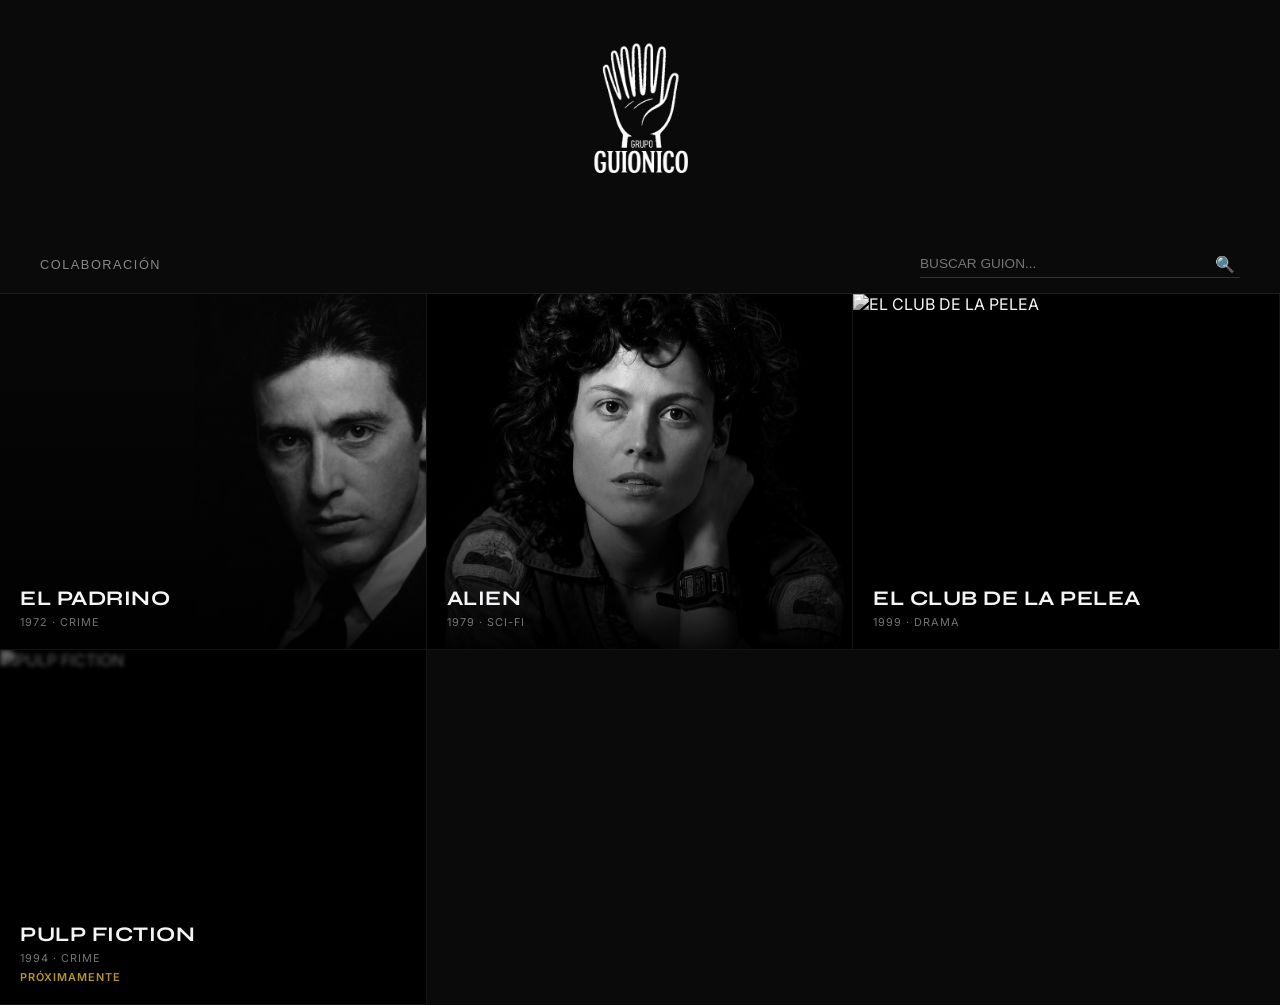
==== html/index.html @ e8eab187 "Reemplazo total de la web con version definitiva" ====
<!DOCTYPE html>
<html lang="es">

<head>
    <meta charset="UTF-8">
    <meta name="viewport" content="width=device-width, initial-scale=1.0">
    <title>Grupo Guionico — Plataforma de Inmersión</title>

    <!-- 1. Fuentes de Google -->
    <link
        href="https://fonts.googleapis.com/css2?family=Courier+Prime:wght@400;700&family=Syne:wght@700;800&family=Inter:wght@300;400;500;600&display=swap"
        rel="stylesheet">

    <!-- 2. FAVICONS E ICONOS (Corregidos) -->
    <!-- Icono principal para la pestaña (64x64 con fondo sólido) -->
    <link rel="icon" type="image/png" sizes="64x64" href="../assets/icons/favicon9.png">

    <!-- Icono para dispositivos Apple (iOS) -->
    <link rel="apple-touch-icon" href="../assets/icons/apple-touch-icon.png">

    <!-- Configuración para PWA (Android/Escritorio) -->
    <link rel="manifest" href="../manifest.json">
    <meta name="theme-color" content="#0a0a0a">

    <!-- 3. Estilos CSS -->
    <link rel="stylesheet" href="../css/main.css">
    <link rel="stylesheet" href="../css/animations.css">
</head>
<body>

    <header>
        <div class="brand-container">
            <!-- Placeholder para el Logo -->
            <div onclick="navigateTo('catalog')" class="brand-random-logo" title="Ir al Inicio">
                <img src="../assets/img/logo.png" alt="Grupo Guionico">
            </div>
        </div>

        <div class="nav-container">
            <div class="nav-links">
                <button id="nav-collab" class="nav-btn" onclick="navigateTo('collab')">Colaboración</button>
            </div>

            <div class="search-block" id="top-search-wrapper">
                <input type="text" id="movie-search-input" class="search-input" placeholder="BUSCAR GUION..."
                    oninput="filterMovies()">
                <span class="search-icon">🔍</span>
            </div>
        </div>
    </header>

    <main>
        <!-- VISTA CATÁLOGO -->
        <section id="catalog-view" class="view-section active">
            <div id="search-empty-state" class="no-results-message">No se encontraron guiones en el catálogo</div>
            <div class="catalog-grid" id="main-catalog-grid">
                <!-- Se llena dinámicamente con JS -->
            </div>
        </section>

    <!-- VISTA VISOR -->
    <section id="viewer-view" class="view-section">
        <div class="viewer-container">
            <div class="viewer-subheader">
                <a class="back-link" onclick="navigateTo('catalog')">← Volver al catálogo</a>
                <h2 id="movie-title-display">PELÍCULA</h2>
            </div>
    
            <div class="sequence-nav" id="sequence-navbar"></div>
    
            <div class="workspace-layout">
                <div class="main-workspace-content">
                    <!-- Contenedor del Video (Fade Effect aplicado aquí) -->
                    <div class="archive-frame-wrapper is-fading" id="video-frame-container"></div>
    
                    <h2 class="analysis-title" id="analysis-heading">Análisis de la Secuencia</h2>
                    <div class="analysis-text" id="analysis-paragraph-container"></div>
                </div>
    
                <div class="sidebar-panel">
                    <!-- MEGAPACK -->
                    <div class="hotmart-card">
                        <h3>MEGAPACK</h3>
                        <p class="pack-subtitle">21 documentos incluidos:</p>
                        <ul class="pack-list">
                            <li>Guion completo de especificaciones traducido al español</li>
                            <li>Guion original en inglés</li>
                            <li>8 secuencias en formato PDF</li>
                            <li>8 secuencias en formato FDX</li>
                            <li>Guion técnico en inglés</li>
                            <li>Guion de transcripción completo</li>
                        </ul>
                        <a href="https://go.hotmart.com/P106011006U" target="_blank" class="hotmart-btn-anchor">
                            Adquirir Pack ($14.50)
                        </a>
                    </div>
    
                    <!-- FICHA TÉCNICA -->
                    <div class="meta-table-card">
                        <h4>Ficha Técnica</h4>
                        <div class="meta-row">
                            <div class="meta-label">Director</div>
                            <div class="meta-value" id="meta-director">-</div>
                        </div>
                        <div class="meta-row">
                            <div class="meta-label">Guion</div>
                            <div class="meta-value" id="meta-guion">-</div>
                        </div>
                        <div class="meta-row">
                            <div class="meta-label">Fotografía</div>
                            <div class="meta-value" id="meta-foto">-</div>
                        </div>
                        <div class="meta-row">
                            <div class="meta-label">Música</div>
                            <div class="meta-value" id="meta-musica">-</div>
                        </div>
                        <div class="meta-row">
                            <div class="meta-label">Duración</div>
                            <div class="meta-value" id="meta-duracion">-</div>
                        </div>
                        <div class="meta-row">
                            <div class="meta-label">Secuencia</div>
                            <div class="meta-value" id="meta-sec-index">-</div>
                        </div>
    
                        <!-- PAGINACIÓN (solo UNA vez aquí) -->
                        <div class="pagination-footer">
                            <button class="pag-btn" id="btn-prev-seq" onclick="triggerPrevSeq()">&lt; Anterior</button>
                            <div class="pag-info" id="footer-counter-text">Secuencia <span>01</span> de 08</div>
                            <button class="pag-btn" id="btn-next-seq" onclick="triggerNextSeq()">Siguiente &gt;</button>
                        </div>
                    </div>
                </div>
            </div>
        </div>
    </section>
        <!-- VISTA COLABORACIÓN -->
        <section id="collab-view" class="view-section">
            <div class="collab-wrapper">
                    <h2>¿Quiénes Somos?</h2>
                    <div class="collab-text">
                        <p>Somos <strong>Grupo Guionico</strong>. 
                      Un proyecto educativo independiente dedicado a incentivar la lectura inmersiva de guiones cinematográficos en los nuevos guionistas. <br> Nuestra misión es transformar la manera
                        en que los nuevos escritores estudian cine, mediante una lectura técnico que compara el borrador original de producción  con la escena finalmente filmada.<br>  
                        <br>
                         <strong>¿CÓMO LO HACEMOS? </strong> <br>
                        Más allá de la teoría, creamos herramientas de entrenamiento inmersivo. Presentamos guiones fundamentales rigurosamente
                        traducidos al español y bajo los estándares de formato de la industria. A través de nuestras lecturas en formato roll
                        —acompañadas de diseño sonoro y foley—, el estudiante puede diseccionar cada beat de la historia; ese instante preciso
                        donde la acción cambia, la emoción emerge o el conflicto se intensifica.<br>
                        <br>
                         Al contrastar paso a paso la intención escrita
                        con el resultado visual, el guionista puede internalizar el ritmo, la cadencia y la estructura dramática.
                        <br><br>
                        <strong> EL OIDO</strong> :<br>
                        Creemos que el ritmo es el latido de un guion. Al enfocarnos en la ejecución de los beats y la brecha entre el papel y
                        la pantalla, nuestras lecturas (en su mayoría interpretadas en voz humana) buscan ser el recurso definitivo para quienes
                        desean dominar el lenguaje cinematográfico con la precisión que exige la industria..</p>
                    </div>
                </div>
                
                    <div style="text-align: center; margin-top: 30px;">
                        <div class="support-btn" onclick="alert('Próximamente')">LECTURA INMERSIVA</div>
                    </div>
                </div>
            </div>
        </section>
    </main>

    <script src="../js/app.js"></script>
    <script>
        // Solo registrar en producción o localhost seguro
        if ('serviceWorker' in navigator && (location.hostname === 'localhost' || location.protocol === 'https:')) {
            window.addEventListener('load', () => {
                navigator.serviceWorker.register('/sw.js', { scope: '/' })
                    .then(reg => console.log('✅ SW listo:', reg.scope))
                    .catch(err => console.warn('⚠️ SW no registrado:', err));
            });
        }
    </script>
</body>

</html>
---- css/main.css ----
/* ==========================================================================
   VARIABLES GLOBALES - COLORES Y FUENTES
   ========================================================================== */
:root {
    --bg-dark: #0a0a0a;              /* Fondo principal negro */
    --bg-card: #111111;              /* Fondo de tarjetas */
    --text-light: #f5f5f7;           /* Texto principal blanco */
    --text-muted: #888888;           /* Texto secundario gris */
    --accent-gold: #d4af37;          /* Dorado principal */
    --gold-bg: #e5c158;              /* Dorado más claro para fondos */
    --border-color: rgba(255, 255, 255, 0.08);  /* Bordes sutiles */
}

/* ==========================================================================
   RESET Y ESTILOS BASE
   ========================================================================== */
* { 
    margin: 0; 
    padding: 0; 
    box-sizing: border-box; 
}

body { 
    background-color: var(--bg-dark); 
    color: var(--text-light); 
    font-family: 'Inter', sans-serif; 
    overflow-x: hidden; 
    -webkit-font-smoothing: antialiased;  /* Suavizado de fuentes en Mac */
}

/* ==========================================================================
   HEADER - LOGO Y NAVEGACIÓN
   ========================================================================== */
header { 
    padding: 30px 40px 15px 40px; 
    display: flex; 
    flex-direction: column; 
    align-items: center; 
    gap: 20px; 
    border-bottom: 1px solid var(--border-color); 
    background-color: var(--bg-dark); 
}

.brand-container { 
    display: flex; 
    justify-content: center; 
    align-items: center; 
    min-height: 60px; 
}

.brand-random-logo { 
    width: 200px; 
    height: 200px; 
    transition: all 0.4s cubic-bezier(0.175, 0.885, 0.32, 1.275);  /* Animación suave con rebote */
    cursor: pointer; 
    overflow: hidden; 
}

.brand-random-logo:hover { 
    transform: scale(1.1);  /* Zoom suave al pasar el mouse */
}

.brand-random-logo img { 
    width: 100%; 
    height: 100%; 
    object-fit: contain;  /* Mantiene proporción del logo */
}

/* ==========================================================================
   BARRA DE NAVEGACIÓN Y BÚSQUEDA
   ========================================================================== */
.nav-container { 
    width: 100%; 
    max-width: 1400px; 
    display: flex; 
    justify-content: space-between; 
    align-items: center; 
    gap: 20px; 
    flex-wrap: wrap; 
}

.nav-links { 
    display: flex; 
    gap: 25px; 
}

.nav-btn { 
    background: none; 
    border: none; 
    color: var(--text-muted); 
    font-size: 0.8rem; 
    text-transform: uppercase; 
    letter-spacing: 1.5px; 
    font-weight: 500; 
    cursor: pointer; 
    transition: color 0.3s; 
    padding: 5px 0; 
}

.nav-btn:hover, 
.nav-btn.active { 
    color: var(--text-light);  /* Se ilumina al pasar o estar activo */
}

/* ==========================================================================
   CAMPO DE BÚSQUEDA
   ========================================================================== */
.search-block { 
    flex: 1; 
    max-width: 320px; 
    position: relative; 
}

.search-input { 
    width: 100%; 
    background: transparent; 
    border: none; 
    border-bottom: 1px solid #333; 
    padding: 6px 35px 6px 0; 
    color: var(--text-light); 
    font-size: 0.85rem; 
    transition: border-color 0.3s; 
}

.search-input:focus { 
    outline: none; 
    border-color: var(--accent-gold);  /* Borde dorado al escribir */
}

.search-icon { 
    position: absolute; 
    right: 5px; 
    top: 50%; 
    transform: translateY(-50%); 
    color: var(--text-muted); 
    pointer-events: none;  /* El icono no interfiere con el clic */
}

/* ==========================================================================
   SECCIONES/VISTAS - CONTROL DE VISIBILIDAD
   ========================================================================== */
.view-section { 
    display: none;  /* Oculto por defecto */
}

.view-section.active { 
    display: block;  /* Visible cuando tiene clase 'active' */
    animation: fadeIn 0.5s ease;  /* Animación de entrada suave */
}

.no-results-message { 
    display: none; 
    text-align: center; 
    padding: 80px 20px; 
    color: var(--text-muted); 
    text-transform: uppercase; 
}

/* ==========================================================================
   GRID DE CATÁLOGO - 3 COLUMNAS EXACTAS SIN GAP
   ========================================================================== */
.catalog-grid { 
    display: grid; 
    grid-template-columns: repeat(3, 1fr);  /* SIEMPRE 3 COLUMNAS IGUALES */
    width: 100%;
    gap: 0;  /* SIN ESPACIO ENTRE TARJETAS */
}

/* Responsive: 2 columnas en tablets */
@media (max-width: 1024px) { 
    .catalog-grid { grid-template-columns: repeat(2, 1fr); } 
}

/* Responsive: 1 columna en móviles */
@media (max-width: 650px) { 
    .catalog-grid { grid-template-columns: 1fr; } 
}

/* ==========================================================================
   TARJETAS DE PELÍCULAS
   ========================================================================== */
.movie-card { 
    position: relative; 
    aspect-ratio: 1.2/1;  /* Proporción casi cuadrada (alto 20% mayor que ancho) */
    overflow: hidden; 
    cursor: pointer; 
    border-right: 1px solid var(--border-color);  /* Línea divisoria vertical */
    border-bottom: 1px solid var(--border-color);  /* Línea divisoria horizontal */
    background: #000; 
}

/* ==========================================================================
   IMÁGENES DE PÓSTER - CON ENCUIDRE AL 30%
   ========================================================================== */
.movie-card img { 
    width: 100%; 
    height: 100%; 
    object-fit: cover;  /* Cubre todo el espacio sin deformar */
    object-position: center 30%;  /* ENFOCA DESDE 30% ARRIBA (deja ver 25% abajo) */
    filter: grayscale(100%);  /* Blanco y negro por defecto */
    transition: 0.6s cubic-bezier(0.16, 1, 0.3, 1);  /* Transición suave */
}

/* Efecto hover: color y zoom */
.movie-card:hover img { 
    filter: grayscale(0%);  /* Vuelve a color */
    transform: scale(1.05);  /* Zoom del 5% */
}

/* ==========================================================================
   TARJETAS DESHABILITADAS (EN PRODUCCIÓN)
   ========================================================================== */
.movie-card.disabled { 
    cursor: not-allowed;  /* Cursor de prohibido */
}

.movie-card.disabled img { 
    opacity: 0.4;  /* 40% de transparencia */
    filter: grayscale(100%) blur(2px);  /* Blanco y negro + desenfoque */
    transform: none !important;  /* Sin zoom al pasar el mouse */
}

.movie-card.disabled:hover img {
    filter: grayscale(100%) blur(2px);  /* Mantiene el blur en hover */
}

/* ==========================================================================
   INFORMACIÓN DE LA TARJETA (TÍTULO, AÑO, ETC)
   ========================================================================== */
.card-info { 
    position: absolute; 
    inset: 0;  /* Ocupa toda la tarjeta */
    background: linear-gradient(
        to top, 
        rgba(0, 0, 0, 0.95) 0%,   /* Negro total abajo */
        rgba(0, 0, 0, 0.6) 25%,   /* Negro semi-transparente al 25% */
        transparent 80%           /* Totalmente transparente arriba */
    ); 
    display: flex; 
    flex-direction: column; 
    justify-content: flex-end;  /* Texto abajo */
    align-items: flex-start;    /* Alineado a la izquierda */
    padding: 20px; 
}

.card-info h2 { 
    font-family: 'Syne', sans-serif; 
    font-size: 1.3rem; 
    text-transform: uppercase; 
    margin-bottom: 3px;
    line-height: 1.2;
    letter-spacing: 0.5px;
}

.card-info p { 
    font-size: 0.68rem; 
    color: var(--text-muted); 
    letter-spacing: 1px; 
    text-transform: uppercase;
    opacity: 0.85;
}

/* Badge dorado para "PRÓXIMAMENTE" */
.status-badge { 
    color: var(--accent-gold) !important; 
    font-weight: 600; 
    margin-top: 5px;
    font-size: 0.62rem;
    letter-spacing: 1px;
}

/* ==========================================================================
   VISOR DE PELÍCULAS - LAYOUT PRINCIPAL
   ========================================================================== */
.viewer-container { 
    max-width: 1400px; 
    margin: 0 auto; 
    padding: 40px 20px; 
}

.viewer-subheader { 
    display: flex; 
    justify-content: space-between; 
    align-items: center; 
    margin-bottom: 25px; 
}

.back-link { 
    color: var(--text-muted); 
    text-decoration: none; 
    text-transform: uppercase; 
    cursor: pointer; 
    font-size: 0.8rem;
    transition: color 0.3s;
}

.back-link:hover { 
    color: var(--text-light); 
}

/* ==========================================================================
   NAVEGACIÓN DE SECUENCIAS (BOTONES 1-8)
   ========================================================================== */
.sequence-nav { 
    display: flex; 
    gap: 6px; 
    margin-bottom: 30px; 
    overflow-x: auto;  /* Scroll horizontal si no caben */
    padding-bottom: 10px; 
}

.seq-btn { 
    background: transparent; 
    border: 1px solid #222; 
    color: var(--text-muted); 
    padding: 12px 22px; 
    font-size: 0.8rem; 
    text-transform: uppercase; 
    cursor: pointer; 
    transition: all 0.25s; 
    white-space: nowrap;  /* Sin saltos de línea */
}

.seq-btn:hover { 
    color: white; 
    border-color: #555; 
}

.seq-btn.active { 
    background: white; 
    color: black; 
    border-color: white;  /* Botón activo en blanco */
}

/* ==========================================================================
   LAYOUT DE TRABAJO - VIDEO + SIDEBAR
   ========================================================================== */
.workspace-layout { 
    display: grid; 
    grid-template-columns: 2fr 1fr;  /* Video ocupa 2/3, sidebar 1/3 */
    gap: 40px; 
}

/* Responsive: una columna en tablets/móviles */
@media (max-width: 1024px) { 
    .workspace-layout { grid-template-columns: 1fr; } 
}

/* ==========================================================================
   REPRODUCTOR DE VIDEO (ARCHIVE.ORG)
   ========================================================================== */
.archive-frame-wrapper { 
    position: relative; 
    width: 100%; 
    aspect-ratio: 16/9;  /* Proporción cinematográfica */
    background: #000; 
    border: 1px solid var(--border-color); 
    margin-bottom: 35px; 
}

.archive-frame-wrapper iframe { 
    position: absolute; 
    top: 0; 
    left: 0; 
    width: 100%; 
    height: 100%; 
    border: none; 
}

/* ==========================================================================
   ANÁLISIS DE SECUENCIA - TEXTO EN DOS COLUMNAS
   ========================================================================== */
.analysis-title { 
    font-family: 'Syne', sans-serif; 
    font-size: 1.5rem; 
    margin-bottom: 20px; 
    text-transform: uppercase; 
    border-bottom: 1px solid var(--border-color); 
    padding-bottom: 10px; 
    color: var(--accent-gold); 
}

.analysis-text { 
    display: grid; 
    grid-template-columns: 1fr 1fr;  /* Dos columnas de texto */
    gap: 30px; 
    font-size: 0.95rem; 
    line-height: 1.6; 
    color: #ccc; 
}

/* Responsive: una columna en móviles */
@media (max-width: 768px) { 
    .analysis-text { grid-template-columns: 1fr; } 
}

/* ==========================================================================
   SIDEBAR - BOTÓN HOTMART Y FICHA TÉCNICA
   ========================================================================== */
.sidebar-panel { 
    display: flex; 
    flex-direction: column; 
    gap: 25px; 
}

/* Tarjeta dorada de Hotmart */
.hotmart-card { 
    background-color: var(--gold-bg); 
    color: #0a0a0a; 
    padding: 35px 25px; 
    text-align: center; 
    border-radius: 4px; 
}

.hotmart-card h3 { 
    font-family: 'Syne', sans-serif; 
    font-size: 1.5rem; 
    text-transform: uppercase; 
    margin-bottom: 10px; 
    font-weight: 800;
}

.hotmart-btn-anchor { 
    display: block; 
    background: #0a0a0a; 
    color: white; 
    text-decoration: none; 
    padding: 15px; 
    font-weight: 800; 
    text-transform: uppercase; 
    transition: 0.3s;
    margin-top: 15px;
}

.hotmart-btn-anchor:hover { 
    background: #333;  /* Gris oscuro al pasar el mouse */
}

/* ==========================================================================
   FICHA TÉCNICA - TABLA DE METADATOS
   ========================================================================== */
.meta-table-card { 
    background: var(--bg-card); 
    border: 1px solid var(--border-color); 
    padding: 25px; 
    border-radius: 4px; 
}

.meta-table-card h4 { 
    font-size: 0.8rem; 
    color: var(--text-muted); 
    margin-bottom: 20px; 
    text-transform: uppercase; 
    letter-spacing: 1px;
}

.meta-row { 
    display: flex; 
    justify-content: space-between; 
    padding: 12px 0; 
    font-size: 0.85rem; 
    border-bottom: 1px solid rgba(255, 255, 255, 0.04); 
}

.meta-label { 
    color: var(--text-muted); 
}

.meta-value { 
    font-weight: 600; 
    text-align: right; 
}

/* ==========================================================================
   PAGINACIÓN - BOTONES ANTERIOR/SIGUIENTE
   ========================================================================== */
.pagination-footer { 
    margin-top: 40px; 
    padding-top: 20px; 
    border-top: 1px solid var(--border-color); 
    display: flex; 
    justify-content: space-between; 
    align-items: center; 
}

.pag-btn { 
    background: transparent; 
    border: 1px solid #333; 
    color: white; 
    padding: 10px 20px; 
    text-transform: uppercase; 
    cursor: pointer; 
    font-size: 0.8rem;
    transition: 0.3s;
}

.pag-btn:hover:not(:disabled) { 
    background: #222; 
}

.pag-btn:disabled { 
    opacity: 0.3; 
    cursor: not-allowed; 
}

.pag-info { 
    color: var(--text-muted); 
    letter-spacing: 1px; 
}

.pag-info span { 
    color: var(--accent-gold);  /* Números en dorado */
}

/* ==========================================================================
   PÁGINA DE COLABORACIÓN
   ========================================================================== */
.collab-wrapper { 
    max-width: 760px; 
    margin: 0 auto; 
    padding: 60px 25px; 
}

.collab-block { 
    margin-bottom: 45px; 
}

.collab-wrapper h2 { 
    font-family: 'Syne', sans-serif; 
    color: var(--accent-gold); 
    margin-bottom: 15px; 
    text-transform: uppercase; 
    border-bottom: 1px solid #333; 
    padding-bottom: 10px; 
}

.collab-text p { 
    margin-bottom: 20px; 
    line-height: 1.7; 
    color: #ccc; 
}

.support-btn { 
    display: inline-block; 
    background: var(--accent-gold); 
    color: black; 
    padding: 15px 30px; 
    font-weight: bold; 
    text-transform: uppercase; 
    cursor: pointer; 
    margin-top: 15px;
    transition: 0.3s;
}

.support-btn:hover { 
    background: white;  /* Blanco al pasar el mouse */
}

/* ==========================================================================
   ANIMACIONES
   ========================================================================== */
@keyframes fadeIn { 
    from { 
        opacity: 0; 
        transform: translateY(10px); 
    } 
    to { 
        opacity: 1; 
        transform: translateY(0); 
    } 
    } 
/* ==========================================================================
   MEGAPACK - LISTA DE DOCUMENTOS (VERSIÓN FINAL)
   ========================================================================== */

.hotmart-card .pack-subtitle {
    font-size: 0.9rem;
    font-weight: 600;
    margin: 10px 0 15px 0;
    text-transform: uppercase;
    letter-spacing: 0.5px;
    text-align: center;
}

.hotmart-card .pack-list,
ul.pack-list {
    list-style: none !important;
    list-style-type: none !important;
    list-style-image: none !important;
    padding: 0 !important;
    margin: 0 0 20px 0 !important;
}

.hotmart-card .pack-list li,
ul.pack-list li {
    list-style: none !important;
    list-style-type: none !important;
    position: relative;
    padding: 4px 0 4px 24px;
    margin: 0 0 8px 0;
    font-size: 0.85rem;
    line-height: 1.5;
    color: #0a0a0a;
    text-align: left;
    display: block;
}

/* Viñeta personalizada */
.hotmart-card .pack-list li::before,
ul.pack-list li::before {
    content: "✓";
    position: absolute;
    left: 4px;
    top: 4px;
    color: #0a0a0a;
    font-weight: bold;
    font-size: 0.9rem;
}

/* ELIMINAR MARKERS DEL NAVEGADOR (esto es lo que faltaba) */
.hotmart-card .pack-list li::marker,
.pack-list li::marker,
ul.pack-list li::marker {
    content: "" !important;
    display: none !important;
}

.hotmart-card .pack-list li::-webkit-details-marker {
    display: none !important;
}
---- css/animations.css ----
/* Transición para el iframe */
.archive-frame-wrapper iframe {
    opacity: 1;
    transition: opacity 0.4s ease-in-out;
}

/* Cuando la clase .is-fading está activa, el iframe se vuelve transparente */
.archive-frame-wrapper.is-fading iframe {
    opacity: 0;
}
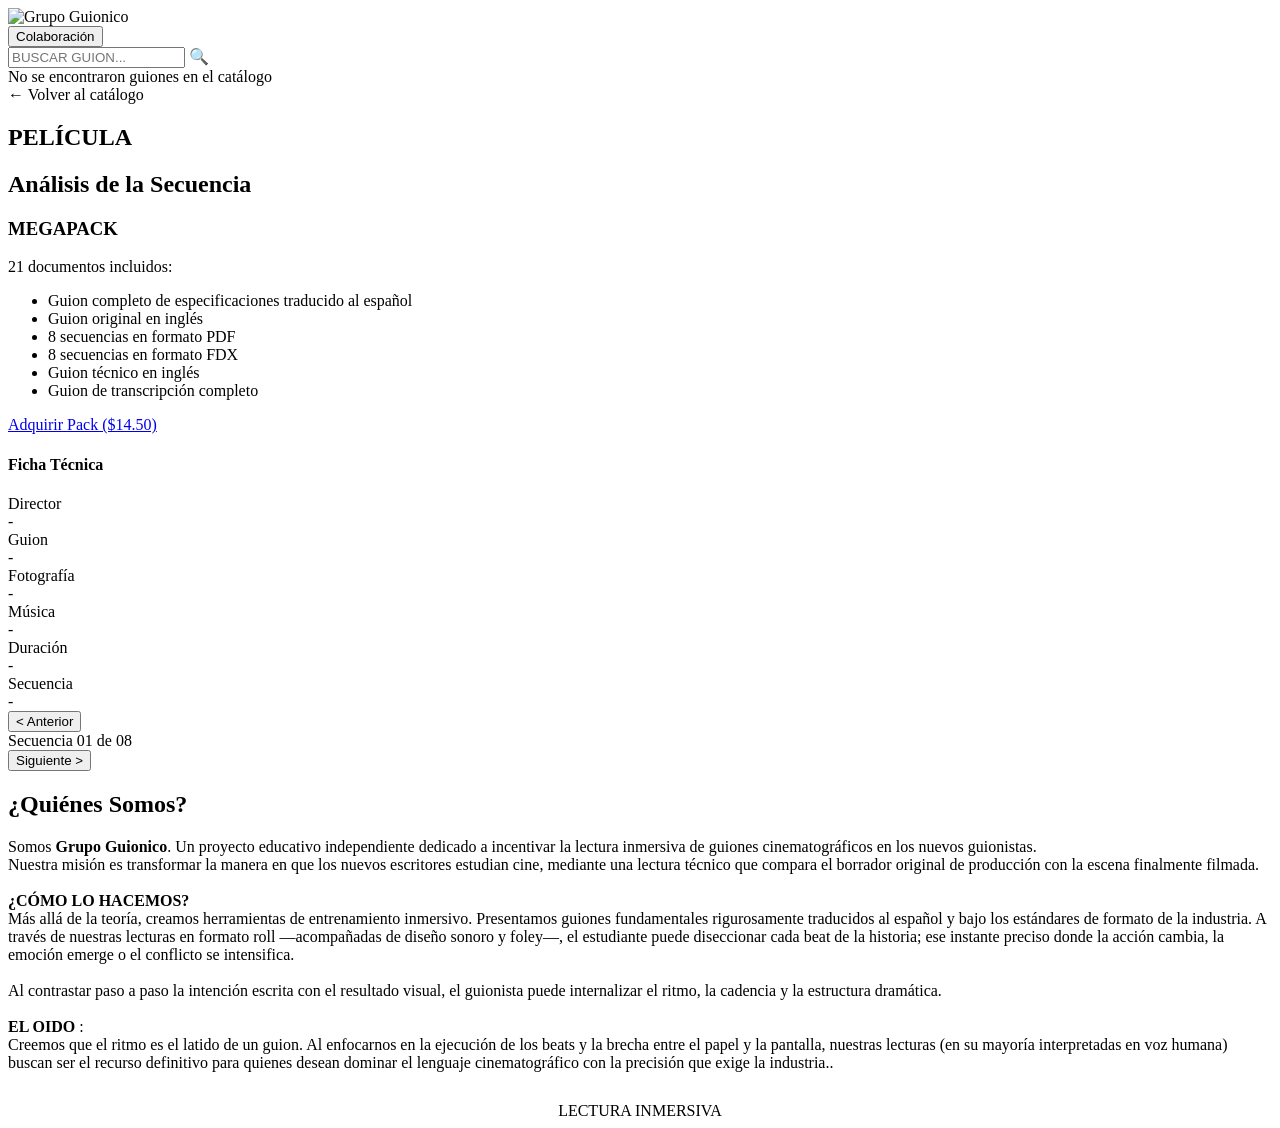
==== commit 08c383ed: "Corrección definitiva de rutas directas desde la raíz" ====
--- a/html/index.html
+++ b/html/index.html
@@ -13,18 +13,18 @@
 
     <!-- 2. FAVICONS E ICONOS (Corregidos) -->
     <!-- Icono principal para la pestaña (64x64 con fondo sólido) -->
-    <link rel="icon" type="image/png" sizes="64x64" href="../assets/icons/favicon9.png">
+    <link rel="icon" type="image/png" sizes="64x64" href="assets/icons/favicon9.png">
 
     <!-- Icono para dispositivos Apple (iOS) -->
-    <link rel="apple-touch-icon" href="../assets/icons/apple-touch-icon.png">
+    <link rel="apple-touch-icon" href="assets/icons/apple-touch-icon.png">
 
     <!-- Configuración para PWA (Android/Escritorio) -->
-    <link rel="manifest" href="../manifest.json">
+    <link rel="manifest" href="manifest.json">
     <meta name="theme-color" content="#0a0a0a">
 
     <!-- 3. Estilos CSS -->
-    <link rel="stylesheet" href="../css/main.css">
-    <link rel="stylesheet" href="../css/animations.css">
+    <link rel="stylesheet" href="css/main.css">
+    <link rel="stylesheet" href="css/animations.css">
 </head>
 <body>
 
@@ -32,7 +32,7 @@
         <div class="brand-container">
             <!-- Placeholder para el Logo -->
             <div onclick="navigateTo('catalog')" class="brand-random-logo" title="Ir al Inicio">
-                <img src="../assets/img/logo.png" alt="Grupo Guionico">
+                <img src="assets/img/logo.png" alt="Grupo Guionico">
             </div>
         </div>
 
@@ -167,7 +167,7 @@
         </section>
     </main>
 
-    <script src="../js/app.js"></script>
+    <script src="js/app.js"></script>
     <script>
         // Solo registrar en producción o localhost seguro
         if ('serviceWorker' in navigator && (location.hostname === 'localhost' || location.protocol === 'https:')) {
